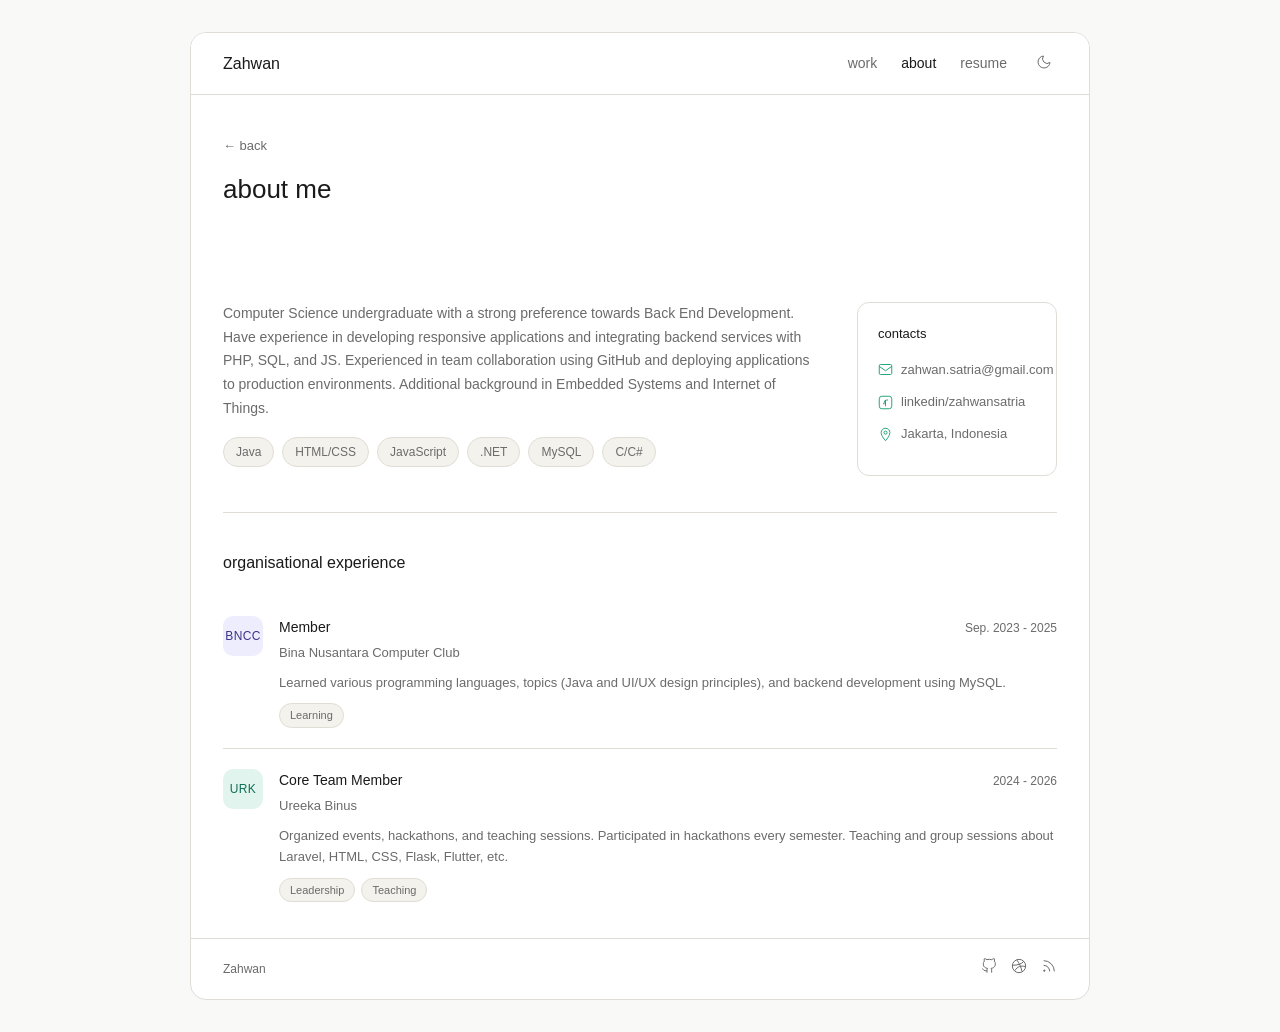
==== docs/about/index.html @ a9cda6a7 "Added dark mode and static export for Pages functionality" ====
<!DOCTYPE html>
<html lang="en">
<head>
  <meta charset="UTF-8" />
  <meta name="viewport" content="width=device-width, initial-scale=1.0" />
  <title>About · Zahwan Satria</title>
  <link rel="stylesheet" href="../css/styles.css" />
  
  <script>
    (function () {
      try {
        var saved = localStorage.getItem('theme');
        if (saved === 'light' || saved === 'dark') {
          document.documentElement.setAttribute('data-theme', saved);
        }
      } catch (e) {}
    })();
  </script>
</head>
<body>

  <div class="site-wrapper">

    
    <nav class="nav">
      <a class="nav-logo" href="../">Zahwan</a>
      <ul class="nav-links">
        <li><a href="../work" class="">work</a></li>
        <li><a href="../about" class="active">about</a></li>
        <li><a href="../resume" class="">resume</a></li>
        <li>
          <button type="button" class="theme-toggle" id="theme-toggle" title="Switch between light and dark mode" aria-label="Switch between light and dark mode">
            <svg class="icon-moon" xmlns="http://www.w3.org/2000/svg" viewBox="0 0 24 24" fill="none" stroke="currentColor" stroke-width="1.5" aria-hidden="true"><path d="M21 12.79A9 9 0 1 1 11.21 3a7 7 0 0 0 9.79 9.79z"/></svg>
            <svg class="icon-sun" xmlns="http://www.w3.org/2000/svg" viewBox="0 0 24 24" fill="none" stroke="currentColor" stroke-width="1.5" aria-hidden="true"><circle cx="12" cy="12" r="4"/><path d="M12 2v2m0 16v2M4.93 4.93l1.41 1.41m11.32 11.32 1.41 1.41M2 12h2m16 0h2M4.93 19.07l1.41-1.41M17.66 6.34l1.41-1.41"/></svg>
          </button>
        </li>
      </ul>
    </nav>

    
  <section class="section">
    <div class="page-header">
      <a href="../" class="back-link">← back</a>
      <h1 class="page-title">about me</h1>
    </div>
  </section>

  <section class="about-section">
    <div class="about-text">
      <p>Computer Science undergraduate with a strong preference towards Back End Development. Have experience in developing responsive applications and integrating backend services with PHP, SQL, and JS. Experienced in team collaboration using GitHub and deploying applications to production environments. Additional background in Embedded Systems and Internet of Things.</p>
      <div class="skills-wrap">
                  <span class="skill-pill">Java</span>
                  <span class="skill-pill">HTML/CSS</span>
                  <span class="skill-pill">JavaScript</span>
                  <span class="skill-pill">.NET</span>
                  <span class="skill-pill">MySQL</span>
                  <span class="skill-pill">C/C#</span>
              </div>
    </div>

    <div class="contact-card">
      <h3>contacts</h3>
              <div class="contact-item">
          <svg xmlns="http://www.w3.org/2000/svg" viewBox="0 0 24 24" fill="none" stroke="currentColor" stroke-width="1.5" aria-hidden="true"><rect x="2" y="4" width="20" height="16" rx="2"/><path d="m2 7 10 7 10-7"/></svg>
              zahwan.satria@gmail.com
        </div>
              <div class="contact-item">
          <svg xmlns="http://www.w3.org/2000/svg" viewBox="0 0 24 24" fill="none" stroke="currentColor" stroke-width="1.5" aria-hidden="true"><rect x="2" y="2" width="20" height="20" rx="4"/><path d="M16 8h-2a4 4 0 0 0-4 4v2H8m4-6v10"/></svg>
              linkedin/zahwansatria
        </div>
              <div class="contact-item">
          <svg xmlns="http://www.w3.org/2000/svg" viewBox="0 0 24 24" fill="none" stroke="currentColor" stroke-width="1.5" aria-hidden="true"><path d="M12 2C8.13 2 5 5.13 5 9c0 5.25 7 13 7 13s7-7.75 7-13c0-3.87-3.13-7-7-7z"/><circle cx="12" cy="9" r="2.5"/></svg>
              Jakarta, Indonesia
        </div>
          </div>
  </section>

  <div class="divider"></div>

  
  <section class="section">
    <div class="section-header">
      <span class="section-title">organisational experience</span>
    </div>
    <div class="org-list">
              <div class="org-item">
          <div class="org-logo org-logo--purple">BNCC</div>
          <div class="org-body">
            <div class="org-header">
              <div>
                <div class="org-role">Member</div>
                <div class="org-name">Bina Nusantara Computer Club</div>
              </div>
              <span class="org-period">Sep. 2023 - 2025</span>
            </div>
            <p class="org-desc">Learned various programming languages, topics (Java and UI/UX design principles), and backend development using MySQL.</p>
            <div class="org-tags">
                              <span class="org-tag">Learning</span>
                          </div>
          </div>
        </div>
              <div class="org-item">
          <div class="org-logo org-logo--teal">URK</div>
          <div class="org-body">
            <div class="org-header">
              <div>
                <div class="org-role">Core Team Member</div>
                <div class="org-name">Ureeka Binus</div>
              </div>
              <span class="org-period">2024 - 2026</span>
            </div>
            <p class="org-desc">Organized events, hackathons, and teaching sessions. Participated in hackathons every semester. Teaching and group sessions about Laravel, HTML, CSS, Flask, Flutter, etc.</p>
            <div class="org-tags">
                              <span class="org-tag">Leadership</span>
                              <span class="org-tag">Teaching</span>
                          </div>
          </div>
        </div>
          </div>
  </section>


    
    <footer class="footer">
      <span class="footer-text">Zahwan</span>
      <div class="footer-icons">
        <a href="#" aria-label="GitHub">
          <svg xmlns="http://www.w3.org/2000/svg" viewBox="0 0 24 24" fill="none" stroke="currentColor" stroke-width="1.5" aria-hidden="true"><path d="M9 19c-5 1.5-5-2.5-7-3m14 6v-3.87a3.37 3.37 0 0 0-.94-2.61c3.14-.35 6.44-1.54 6.44-7A5.44 5.44 0 0 0 20 4.77 5.07 5.07 0 0 0 19.91 1S18.73.65 16 2.48a13.38 13.38 0 0 0-7 0C6.27.65 5.09 1 5.09 1A5.07 5.07 0 0 0 5 4.77a5.44 5.44 0 0 0-1.5 3.78c0 5.42 3.3 6.61 6.44 7A3.37 3.37 0 0 0 9 18.13V22"/></svg>
        </a>
        <a href="#" aria-label="Dribbble">
          <svg xmlns="http://www.w3.org/2000/svg" viewBox="0 0 24 24" fill="none" stroke="currentColor" stroke-width="1.5" aria-hidden="true"><circle cx="12" cy="12" r="10"/><path d="M8.56 2.75c4.37 6.03 6.02 9.42 8.03 17.72m2.54-15.38c-3.72 4.35-8.94 5.66-16.88 5.85m19.5 1.9c-3.5-.93-6.63-.82-8.94 0-2.58.92-5.01 2.86-7.44 6.32"/></svg>
        </a>
        <a href="#" aria-label="RSS feed">
          <svg xmlns="http://www.w3.org/2000/svg" viewBox="0 0 24 24" fill="none" stroke="currentColor" stroke-width="1.5" aria-hidden="true"><path d="M4 11a9 9 0 0 1 9 9"/><path d="M4 4a16 16 0 0 1 16 16"/><circle cx="5" cy="19" r="1" fill="currentColor"/></svg>
        </a>
      </div>
    </footer>

  </div>

  <script>
    document.getElementById('theme-toggle').addEventListener('click', function () {
      var root = document.documentElement;
      // Whatever is showing right now: an explicit choice, else the OS setting.
      var current = root.getAttribute('data-theme');
      var effective = current || (window.matchMedia('(prefers-color-scheme: dark)').matches ? 'dark' : 'light');
      var next = effective === 'dark' ? 'light' : 'dark';
      root.setAttribute('data-theme', next);
      try { localStorage.setItem('theme', next); } catch (e) {}
    });
  </script>

</body>
</html>
---- docs/css/styles.css ----
/* ===== Theme tokens =====
   Light is the default. The dark block below follows the OS setting via
   prefers-color-scheme, so no toggle or JavaScript is needed. */
:root {
  color-scheme: light;

  --bg: #f9f9f7;
  --surface: #ffffff;
  --surface-2: #faf9f6;
  --border: #e0ddd5;
  --text: #1a1a1a;
  --text-muted: #6b6b6b;
  --pill-bg: #f4f2ec;

  --accent: #1d9e75;
  --accent-hover: #0f6e56;
  --accent-fg: #ffffff;
  --accent-ring: #9fe1cb;

  --teal-bg: #e1f5ee;   --teal-fg: #0f6e56;
  --purple-bg: #eeedfe; --purple-fg: #3c3489;
  --amber-bg: #faeeda;  --amber-fg: #633806;
  --blue-bg: #e6f0fb;   --blue-fg: #1d4e89;

  --code-bg: #1e2430;
  --code-fg: #e6edf3;
}

/* Dark tokens apply in two cases:
   1. the OS asks for dark and the visitor has not forced light, or
   2. the visitor explicitly picked dark with the toggle (data-theme="dark").
   The block is repeated because a media query and an attribute selector cannot
   share one declaration block. Keep the two copies identical. */
@media (prefers-color-scheme: dark) {
  :root:not([data-theme="light"]) {
    color-scheme: dark;

    --bg: #121211;
    --surface: #1b1b1a;
    --surface-2: #222221;
    --border: #34332f;
    --text: #ededea;
    --text-muted: #a3a29c;
    --pill-bg: #262522;

    --accent: #2ec08f;
    --accent-hover: #56d3a8;
    --accent-fg: #08211a;
    --accent-ring: #2f7c63;

    --teal-bg: #12332a;   --teal-fg: #7fd9b9;
    --purple-bg: #211f3a; --purple-fg: #afaaf2;
    --amber-bg: #362815;  --amber-fg: #e0ad64;
    --blue-bg: #15263a;   --blue-fg: #8dbcf0;

    --code-bg: #16191f;
    --code-fg: #e6edf3;
  }
}

:root[data-theme="dark"] {
  color-scheme: dark;

  --bg: #121211;
  --surface: #1b1b1a;
  --surface-2: #222221;
  --border: #34332f;
  --text: #ededea;
  --text-muted: #a3a29c;
  --pill-bg: #262522;

  --accent: #2ec08f;
  --accent-hover: #56d3a8;
  --accent-fg: #08211a;
  --accent-ring: #2f7c63;

  --teal-bg: #12332a;   --teal-fg: #7fd9b9;
  --purple-bg: #211f3a; --purple-fg: #afaaf2;
  --amber-bg: #362815;  --amber-fg: #e0ad64;
  --blue-bg: #15263a;   --blue-fg: #8dbcf0;

  --code-bg: #16191f;
  --code-fg: #e6edf3;
}

/* Reset */
* {
  box-sizing: border-box;
  margin: 0;
  padding: 0;
}

/* Base */
body {
  font-family: -apple-system, BlinkMacSystemFont, "Segoe UI", sans-serif;
  font-size: 16px;
  line-height: 1.7;
  color: var(--text);
  background: var(--bg);
}

/* Wrapper */
.site-wrapper {
  max-width: 900px;
  margin: 32px auto;
  background: var(--surface);
  border: 0.5px solid var(--border);
  border-radius: 16px;
  overflow: hidden;
}

/* Navigation */
.nav {
  display: flex;
  justify-content: space-between;
  align-items: center;
  padding: 16px 32px;
  border-bottom: 0.5px solid var(--border);
  background: var(--surface);
}

.nav-logo {
  font-size: 16px;
  font-weight: 500;
  color: var(--text);
}

.nav-links {
  display: flex;
  gap: 24px;
  list-style: none;
}

.nav-links a {
  font-size: 14px;
  color: var(--text-muted);
  text-decoration: none;
}

.nav-links a:hover {
  color: var(--text);
}

.nav-cta:hover {
  background: var(--pill-bg);
}

/* Hero */
.hero {
  padding: 56px 32px 48px;
  display: flex;
  align-items: center;
  gap: 40px;
}

.hero-text {
  flex: 1;
}

.hero-badge {
  display: inline-flex;
  align-items: center;
  gap: 6px;
  font-size: 12px;
  color: var(--teal-fg);
  background: var(--teal-bg);
  border-radius: 20px;
  padding: 4px 12px;
  margin-bottom: 18px;
}

.hero-badge-dot {
  width: 6px;
  height: 6px;
  border-radius: 50%;
  background: var(--accent);
}

.hero h1 {
  font-size: 32px;
  font-weight: 500;
  line-height: 1.25;
  color: var(--text);
  margin-bottom: 14px;
}

.hero h1 span {
  color: var(--accent);
}

.hero-sub {
  font-size: 15px;
  color: var(--text-muted);
  line-height: 1.7;
  margin-bottom: 28px;
  max-width: 420px;
}

.hero-actions {
  display: flex;
  gap: 12px;
  align-items: center;
}

.btn-primary {
  font-size: 14px;
  font-weight: 500;
  padding: 10px 22px;
  border-radius: 8px;
  border: none;
  background: var(--accent);
  color: var(--accent-fg);
  cursor: pointer;
}

.btn-primary:hover {
  background: var(--accent-hover);
}

.btn-secondary {
  font-size: 14px;
  color: var(--text-muted);
  background: transparent;
  border: none;
  cursor: pointer;
  display: flex;
  align-items: center;
  gap: 6px;
}

.btn-secondary:hover {
  color: var(--text);
}

/* ===== Avatar ===== */
.avatar-area {
  flex-shrink: 0;
}

.avatar-ring {
  width: 160px;
  height: 160px;
  border-radius: 50%;
  background: var(--teal-bg);
  display: flex;
  align-items: center;
  justify-content: center;
  border: 2px solid var(--accent-ring);
  position: relative;
}

.avatar-initials {
  font-size: 40px;
  font-weight: 500;
  color: var(--teal-fg);
}

.avatar-badge {
  position: absolute;
  bottom: 8px;
  right: 8px;
  background: var(--surface);
  border: 0.5px solid var(--border);
  border-radius: 20px;
  font-size: 11px;
  color: var(--teal-fg);
  padding: 3px 10px;
  font-weight: 500;
}

/* Stats Row */
.stats-row {
  display: flex;
  border-top: 0.5px solid var(--border);
  border-bottom: 0.5px solid var(--border);
}

.stat {
  flex: 1;
  padding: 18px 32px;
  border-right: 0.5px solid var(--border);
}

.stat:last-child {
  border-right: none;
}

.stat-num {
  font-size: 22px;
  font-weight: 500;
  color: var(--text);
}

.stat-label {
  font-size: 12px;
  color: var(--text-muted);
  margin-top: 2px;
}

/* Section */
.section {
  padding: 36px 32px;
}

.section-header {
  display: flex;
  justify-content: space-between;
  align-items: baseline;
  margin-bottom: 20px;
}

.section-title {
  font-size: 16px;
  font-weight: 500;
  color: var(--text);
}

.section-link {
  font-size: 13px;
  color: var(--accent);
  cursor: pointer;
  text-decoration: none;
}

/* Work Cards */
.work-grid {
  display: grid;
  grid-template-columns: repeat(3, 1fr);
  gap: 14px;
}

.work-card {
  background: var(--surface);
  border: 0.5px solid var(--border);
  border-radius: 12px;
  padding: 18px;
}

.work-thumb {
  width: 36px;
  height: 36px;
  border-radius: 8px;
  display: flex;
  align-items: center;
  justify-content: center;
  margin-bottom: 12px;
  font-size: 18px;
}

.work-card h3 {
  font-size: 14px;
  font-weight: 500;
  color: var(--text);
  margin-bottom: 6px;
}

.work-card p {
  font-size: 12px;
  color: var(--text-muted);
  line-height: 1.5;
}

.work-tag {
  display: inline-block;
  font-size: 11px;
  margin-top: 10px;
  padding: 2px 8px;
  border-radius: 20px;
}

/* ===== Accent colours =====
   One class per colour, shared by tags, thumbnails and org logos, so every
   accent adapts to the active theme. */
.work-tag--teal,
.work-thumb--teal,
.org-logo--teal   { background: var(--teal-bg);   color: var(--teal-fg); }

.work-tag--purple,
.work-thumb--purple,
.org-logo--purple { background: var(--purple-bg); color: var(--purple-fg); }

.work-tag--amber,
.work-thumb--amber,
.org-logo--amber  { background: var(--amber-bg);  color: var(--amber-fg); }

.work-tag--blue,
.work-thumb--blue,
.org-logo--blue   { background: var(--blue-bg);   color: var(--blue-fg); }

/* Divider */
.divider {
  height: 0.5px;
  background: var(--border);
  margin: 0 32px;
}

/* About */
.about-section {
  padding: 36px 32px;
  display: flex;
  gap: 32px;
  align-items: flex-start;
}

.about-text {
  flex: 1;
}

.about-text h2 {
  font-size: 18px;
  font-weight: 500;
  margin-bottom: 10px;
  color: var(--text);
}

.about-text p {
  font-size: 14px;
  color: var(--text-muted);
  line-height: 1.7;
  margin-bottom: 16px;
}

.skills-wrap {
  display: flex;
  flex-wrap: wrap;
  gap: 8px;
}

.skill-pill {
  font-size: 12px;
  padding: 4px 12px;
  border-radius: 20px;
  background: var(--pill-bg);
  border: 0.5px solid var(--border);
  color: var(--text-muted);
}

/* ===== Contact Card ===== */
.contact-card {
  flex-shrink: 0;
  width: 200px;
  background: var(--surface);
  border: 0.5px solid var(--border);
  border-radius: 12px;
  padding: 20px;
}

.contact-card h3 {
  font-size: 13px;
  font-weight: 500;
  color: var(--text);
  margin-bottom: 14px;
}

.contact-item {
  display: flex;
  align-items: center;
  gap: 8px;
  font-size: 13px;
  color: var(--text-muted);
  margin-bottom: 10px;
}

.contact-item svg {
  width: 15px;
  height: 15px;
  color: var(--accent);
  flex-shrink: 0;
}

/* ===== Organisational Experience ===== */
.org-list {
  display: flex;
  flex-direction: column;
  gap: 0;
}

.org-item {
  display: flex;
  gap: 16px;
  padding: 20px 0;
  border-bottom: 0.5px solid var(--border);
}

.org-item:last-child {
  border-bottom: none;
  padding-bottom: 0;
}

.org-logo {
  flex-shrink: 0;
  width: 40px;
  height: 40px;
  border-radius: 10px;
  display: flex;
  align-items: center;
  justify-content: center;
  font-size: 12px;
  font-weight: 500;
  letter-spacing: 0.03em;
}

.org-body {
  flex: 1;
}

.org-header {
  display: flex;
  justify-content: space-between;
  align-items: flex-start;
  margin-bottom: 8px;
}

.org-role {
  font-size: 14px;
  font-weight: 500;
  color: var(--text);
}

.org-name {
  font-size: 13px;
  color: var(--text-muted);
  margin-top: 2px;
}

.org-period {
  font-size: 12px;
  color: var(--text-muted);
  white-space: nowrap;
  margin-top: 2px;
}

.org-desc {
  font-size: 13px;
  color: var(--text-muted);
  line-height: 1.65;
  margin-bottom: 10px;
}

.org-tags {
  display: flex;
  flex-wrap: wrap;
  gap: 6px;
}

.org-tag {
  font-size: 11px;
  padding: 2px 10px;
  border-radius: 20px;
  background: var(--pill-bg);
  border: 0.5px solid var(--border);
  color: var(--text-muted);
}

/* Footer */
.footer {
  padding: 16px 32px;
  border-top: 0.5px solid var(--border);
  display: flex;
  justify-content: space-between;
  align-items: center;
}

.footer-text {
  font-size: 12px;
  color: var(--text-muted);
}

.footer-icons {
  display: flex;
  gap: 14px;
}

.footer-icons a {
  color: var(--text-muted);
  text-decoration: none;
}

.footer-icons a:hover {
  color: var(--text);
}

.footer-icons svg {
  width: 16px;
  height: 16px;
}

/* ===== Multi-page additions ===== */

/* Nav logo is now a link; keep it looking like text */
a.nav-logo {
  text-decoration: none;
}

/* Active nav item */
.nav-links a.active {
  color: var(--text);
  font-weight: 500;
}

/* ===== Theme toggle ===== */
.theme-toggle {
  display: inline-flex;
  align-items: center;
  justify-content: center;
  background: transparent;
  border: none;
  color: var(--text-muted);
  cursor: pointer;
  padding: 5px;
  border-radius: 6px;
  line-height: 0;
}

.theme-toggle:hover {
  color: var(--text);
  background: var(--pill-bg);
}

.theme-toggle svg {
  width: 16px;
  height: 16px;
}

/* Show the icon for the theme you would switch TO.
   Light theme active -> show moon. Dark theme active -> show sun. */
.theme-toggle .icon-sun  { display: none; }
.theme-toggle .icon-moon { display: block; }

@media (prefers-color-scheme: dark) {
  :root:not([data-theme="light"]) .theme-toggle .icon-sun  { display: block; }
  :root:not([data-theme="light"]) .theme-toggle .icon-moon { display: none; }
}

:root[data-theme="dark"] .theme-toggle .icon-sun  { display: block; }
:root[data-theme="dark"] .theme-toggle .icon-moon { display: none; }

:root[data-theme="light"] .theme-toggle .icon-sun  { display: none; }
:root[data-theme="light"] .theme-toggle .icon-moon { display: block; }

/* Anchors styled as buttons (hero actions) */
a.btn-primary,
a.btn-secondary {
  text-decoration: none;
  display: inline-flex;
  align-items: center;
  gap: 6px;
}

/* Page header (work / about / résumé) */
.page-header {
  margin-bottom: 24px;
}

.back-link {
  display: inline-block;
  font-size: 13px;
  color: var(--text-muted);
  text-decoration: none;
  margin-bottom: 16px;
}

.back-link:hover {
  color: var(--text);
}

.page-title {
  font-size: 26px;
  font-weight: 500;
  color: var(--text);
  line-height: 1.25;
}

.page-sub {
  font-size: 14px;
  color: var(--text-muted);
  line-height: 1.7;
  margin-top: 8px;
  max-width: 560px;
}

/* ===== Résumé ===== */
.resume-headline {
  display: flex;
  justify-content: space-between;
  align-items: center;
  gap: 16px;
}

.resume-print {
  flex-shrink: 0;
  cursor: pointer;
}

.resume-block {
  margin-top: 28px;
}

.resume-heading {
  font-size: 13px;
  font-weight: 500;
  text-transform: uppercase;
  letter-spacing: 0.06em;
  color: var(--accent);
  padding-bottom: 8px;
  border-bottom: 0.5px solid var(--border);
  margin-bottom: 14px;
}

.resume-item {
  margin-bottom: 18px;
}

.resume-item:last-child {
  margin-bottom: 0;
}

.resume-item-head {
  display: flex;
  justify-content: space-between;
  align-items: flex-start;
  gap: 16px;
}

.resume-role {
  font-size: 14px;
  font-weight: 500;
  color: var(--text);
}

.resume-org {
  font-size: 13px;
  color: var(--text-muted);
  margin-top: 2px;
}

.resume-period {
  font-size: 12px;
  color: var(--text-muted);
  white-space: nowrap;
}

.resume-points {
  margin: 10px 0 0 18px;
  padding: 0;
}

.resume-points li {
  font-size: 13px;
  color: var(--text-muted);
  line-height: 1.65;
  margin-bottom: 4px;
}

/* ===== Detailed project list (work page) ===== */
.project-list {
  display: flex;
  flex-direction: column;
  gap: 0;
}

.project {
  padding: 24px 0;
  border-bottom: 0.5px solid var(--border);
}

.project:first-child {
  padding-top: 4px;
}

.project:last-child {
  border-bottom: none;
  padding-bottom: 0;
}

.project-head {
  display: flex;
  align-items: center;
  gap: 14px;
  margin-bottom: 12px;
}

.project-heading {
  flex: 1;
}

.project-title {
  font-size: 16px;
  font-weight: 500;
  color: var(--text);
}

.project-context {
  display: block;
  font-size: 12px;
  color: var(--text-muted);
  margin-top: 2px;
}

.project-desc {
  font-size: 14px;
  color: var(--text-muted);
  line-height: 1.7;
  margin-bottom: 12px;
}

.project-highlights {
  margin: 0 0 14px 18px;
  padding: 0;
}

.project-highlights li {
  font-size: 13px;
  color: var(--text-muted);
  line-height: 1.65;
  margin-bottom: 5px;
}

.project-stack {
  display: flex;
  flex-wrap: wrap;
  gap: 6px;
}

.stack-pill {
  font-size: 11px;
  padding: 3px 10px;
  border-radius: 6px;
  background: var(--pill-bg);
  border: 0.5px solid var(--border);
  color: var(--text-muted);
  font-family: ui-monospace, "SF Mono", "Cascadia Code", Consolas, monospace;
}

/* ===== Interactive "run it yourself" panel ===== */
.run-panel {
  margin-top: 16px;
  border: 0.5px solid var(--border);
  border-radius: 10px;
  overflow: hidden;
  background: var(--surface);
}

.run-tabs {
  display: flex;
  gap: 0;
  border-bottom: 0.5px solid var(--border);
  background: var(--surface-2);
}

.run-tab {
  font-size: 12px;
  font-weight: 500;
  color: var(--text-muted);
  background: transparent;
  border: none;
  border-bottom: 2px solid transparent;
  padding: 10px 16px;
  cursor: pointer;
}

.run-tab:hover {
  color: var(--text);
}

.run-tab.active {
  color: var(--text);
  border-bottom-color: var(--accent);
}

.run-pane {
  padding: 14px;
}

.run-pane.active {
  display: block;
}

/* The code block stays dark in both themes, like a terminal. */
.code-block {
  position: relative;
  background: var(--code-bg);
  border-radius: 8px;
  padding: 14px 16px;
}

.code-block pre {
  margin: 0;
  overflow-x: auto;
}

.code-block code {
  font-family: ui-monospace, "SF Mono", "Cascadia Code", Consolas, monospace;
  font-size: 12.5px;
  line-height: 1.6;
  color: var(--code-fg);
  white-space: pre;
}

.copy-btn {
  position: absolute;
  top: 8px;
  right: 8px;
  font-size: 11px;
  font-weight: 500;
  color: #cfd8e3;
  background: rgba(255, 255, 255, 0.08);
  border: 0.5px solid rgba(255, 255, 255, 0.18);
  border-radius: 6px;
  padding: 3px 10px;
  cursor: pointer;
}

.copy-btn:hover {
  background: rgba(255, 255, 255, 0.16);
  color: #ffffff;
}

.copy-btn.copied {
  color: #9fe1cb;
  border-color: #1d9e75;
}

.run-note {
  font-size: 12.5px;
  color: var(--text-muted);
  line-height: 1.6;
  margin-top: 10px;
}

.run-note a {
  color: var(--accent);
  text-decoration: none;
}

.run-note a:hover {
  text-decoration: underline;
}

/* Print: force light colours so the résumé prints legibly even in dark mode,
   and hide the page chrome. */
@media print {
  :root {
    color-scheme: light;
    --bg: #ffffff;
    --surface: #ffffff;
    --surface-2: #ffffff;
    --border: #cccccc;
    --text: #000000;
    --text-muted: #333333;
    --pill-bg: #f4f2ec;
    --accent: #0f6e56;
    --teal-bg: #e1f5ee;   --teal-fg: #0f6e56;
    --purple-bg: #eeedfe; --purple-fg: #3c3489;
    --amber-bg: #faeeda;  --amber-fg: #633806;
    --blue-bg: #e6f0fb;   --blue-fg: #1d4e89;
  }

  .site-wrapper {
    max-width: none;
    margin: 0;
    border: none;
    border-radius: 0;
  }

  .nav,
  .footer,
  .back-link,
  .resume-print,
  .theme-toggle {
    display: none;
  }
}
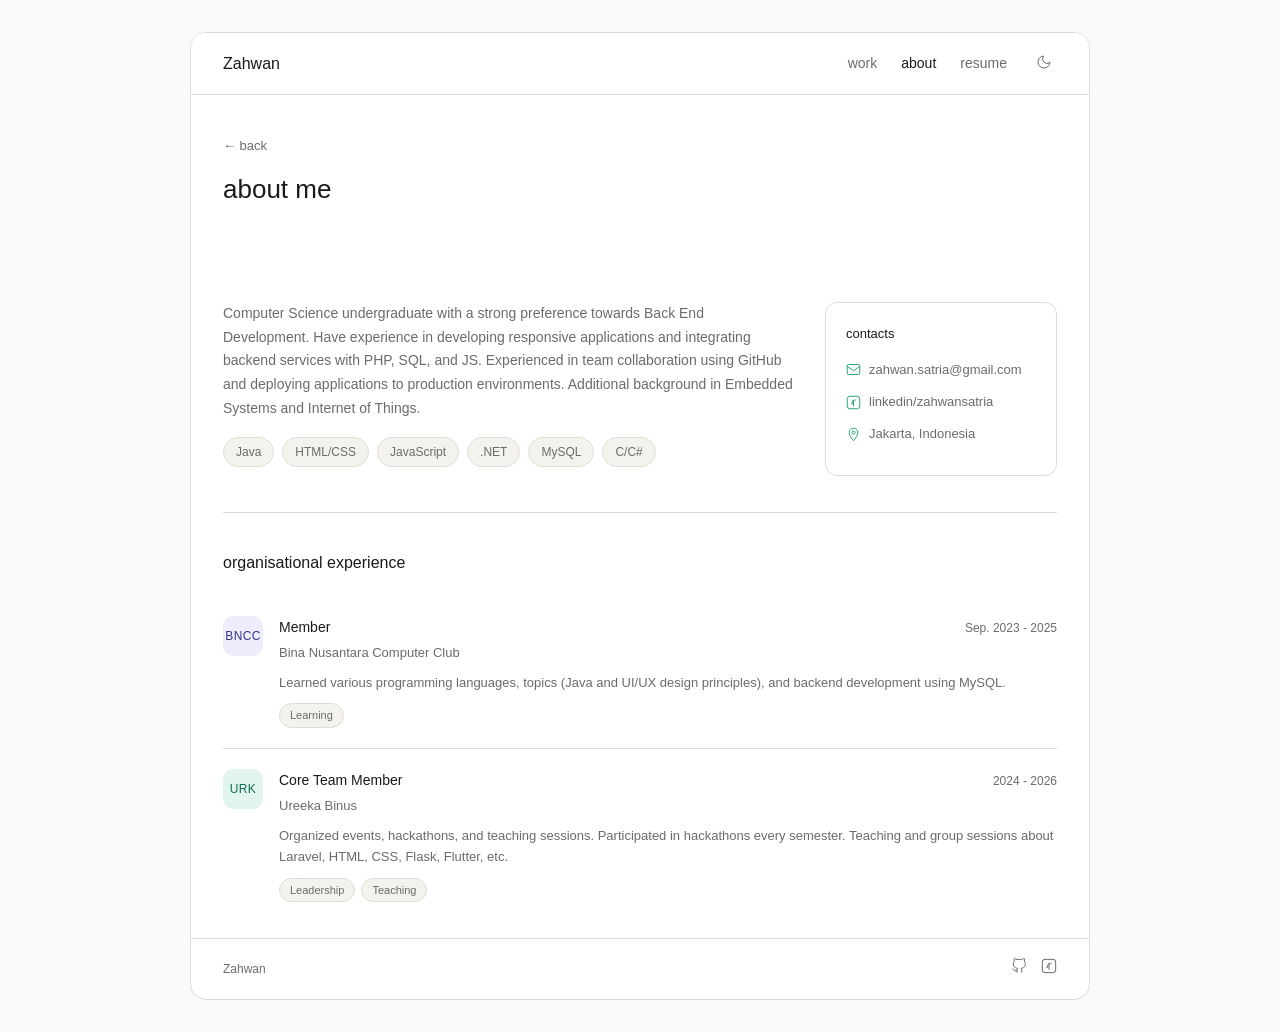
==== commit 79fab0e1: "Link footer and contact details, fixed contact card overflow" ====
--- a/docs/about/index.html
+++ b/docs/about/index.html
@@ -60,18 +60,20 @@
 
     <div class="contact-card">
       <h3>contacts</h3>
+              <a class="contact-item" href="mailto:zahwan.satria@gmail.com"
+     >
+    <svg xmlns="http://www.w3.org/2000/svg" viewBox="0 0 24 24" fill="none" stroke="currentColor" stroke-width="1.5" aria-hidden="true"><rect x="2" y="4" width="20" height="16" rx="2"/><path d="m2 7 10 7 10-7"/></svg>
+        zahwan.satria@gmail.com
+  </a>
+              <a class="contact-item" href="https://www.linkedin.com/in/zahwansatria"
+      target="_blank" rel="noopener" >
+    <svg xmlns="http://www.w3.org/2000/svg" viewBox="0 0 24 24" fill="none" stroke="currentColor" stroke-width="1.5" aria-hidden="true"><rect x="2" y="2" width="20" height="20" rx="4"/><path d="M16 8h-2a4 4 0 0 0-4 4v2H8m4-6v10"/></svg>
+        linkedin/zahwansatria
+  </a>
               <div class="contact-item">
-          <svg xmlns="http://www.w3.org/2000/svg" viewBox="0 0 24 24" fill="none" stroke="currentColor" stroke-width="1.5" aria-hidden="true"><rect x="2" y="4" width="20" height="16" rx="2"/><path d="m2 7 10 7 10-7"/></svg>
-              zahwan.satria@gmail.com
-        </div>
-              <div class="contact-item">
-          <svg xmlns="http://www.w3.org/2000/svg" viewBox="0 0 24 24" fill="none" stroke="currentColor" stroke-width="1.5" aria-hidden="true"><rect x="2" y="2" width="20" height="20" rx="4"/><path d="M16 8h-2a4 4 0 0 0-4 4v2H8m4-6v10"/></svg>
-              linkedin/zahwansatria
-        </div>
-              <div class="contact-item">
-          <svg xmlns="http://www.w3.org/2000/svg" viewBox="0 0 24 24" fill="none" stroke="currentColor" stroke-width="1.5" aria-hidden="true"><path d="M12 2C8.13 2 5 5.13 5 9c0 5.25 7 13 7 13s7-7.75 7-13c0-3.87-3.13-7-7-7z"/><circle cx="12" cy="9" r="2.5"/></svg>
-              Jakarta, Indonesia
-        </div>
+    <svg xmlns="http://www.w3.org/2000/svg" viewBox="0 0 24 24" fill="none" stroke="currentColor" stroke-width="1.5" aria-hidden="true"><path d="M12 2C8.13 2 5 5.13 5 9c0 5.25 7 13 7 13s7-7.75 7-13c0-3.87-3.13-7-7-7z"/><circle cx="12" cy="9" r="2.5"/></svg>
+        Jakarta, Indonesia
+  </div>
           </div>
   </section>
 
@@ -124,14 +126,11 @@
     <footer class="footer">
       <span class="footer-text">Zahwan</span>
       <div class="footer-icons">
-        <a href="#" aria-label="GitHub">
+        <a href="https://github.com/Zeed3" aria-label="GitHub" target="_blank" rel="noopener">
           <svg xmlns="http://www.w3.org/2000/svg" viewBox="0 0 24 24" fill="none" stroke="currentColor" stroke-width="1.5" aria-hidden="true"><path d="M9 19c-5 1.5-5-2.5-7-3m14 6v-3.87a3.37 3.37 0 0 0-.94-2.61c3.14-.35 6.44-1.54 6.44-7A5.44 5.44 0 0 0 20 4.77 5.07 5.07 0 0 0 19.91 1S18.73.65 16 2.48a13.38 13.38 0 0 0-7 0C6.27.65 5.09 1 5.09 1A5.07 5.07 0 0 0 5 4.77a5.44 5.44 0 0 0-1.5 3.78c0 5.42 3.3 6.61 6.44 7A3.37 3.37 0 0 0 9 18.13V22"/></svg>
         </a>
-        <a href="#" aria-label="Dribbble">
-          <svg xmlns="http://www.w3.org/2000/svg" viewBox="0 0 24 24" fill="none" stroke="currentColor" stroke-width="1.5" aria-hidden="true"><circle cx="12" cy="12" r="10"/><path d="M8.56 2.75c4.37 6.03 6.02 9.42 8.03 17.72m2.54-15.38c-3.72 4.35-8.94 5.66-16.88 5.85m19.5 1.9c-3.5-.93-6.63-.82-8.94 0-2.58.92-5.01 2.86-7.44 6.32"/></svg>
-        </a>
-        <a href="#" aria-label="RSS feed">
-          <svg xmlns="http://www.w3.org/2000/svg" viewBox="0 0 24 24" fill="none" stroke="currentColor" stroke-width="1.5" aria-hidden="true"><path d="M4 11a9 9 0 0 1 9 9"/><path d="M4 4a16 16 0 0 1 16 16"/><circle cx="5" cy="19" r="1" fill="currentColor"/></svg>
+        <a href="https://www.linkedin.com/in/zahwansatria" aria-label="LinkedIn" target="_blank" rel="noopener">
+          <svg xmlns="http://www.w3.org/2000/svg" viewBox="0 0 24 24" fill="none" stroke="currentColor" stroke-width="1.5" aria-hidden="true"><rect x="2" y="2" width="20" height="20" rx="4"/><path d="M16 8h-2a4 4 0 0 0-4 4v2H8m4-6v10"/></svg>
         </a>
       </div>
     </footer>
--- a/docs/css/styles.css
+++ b/docs/css/styles.css
@@ -438,7 +438,8 @@
 /* ===== Contact Card ===== */
 .contact-card {
   flex-shrink: 0;
-  width: 200px;
+  /* Wide enough for the email address to sit clear of the right padding. */
+  width: 232px;
   background: var(--surface);
   border: 0.5px solid var(--border);
   border-radius: 12px;
@@ -459,6 +460,23 @@
   font-size: 13px;
   color: var(--text-muted);
   margin-bottom: 10px;
+  /* Let long values wrap instead of spilling past the card edge. */
+  min-width: 0;
+  overflow-wrap: anywhere;
+}
+
+/* Contact rows that are links (email, LinkedIn) */
+a.contact-item {
+  text-decoration: none;
+  color: var(--text-muted);
+}
+
+a.contact-item:hover {
+  color: var(--text);
+}
+
+a.contact-item:hover svg {
+  color: var(--accent-hover);
 }
 
 .contact-item svg {
